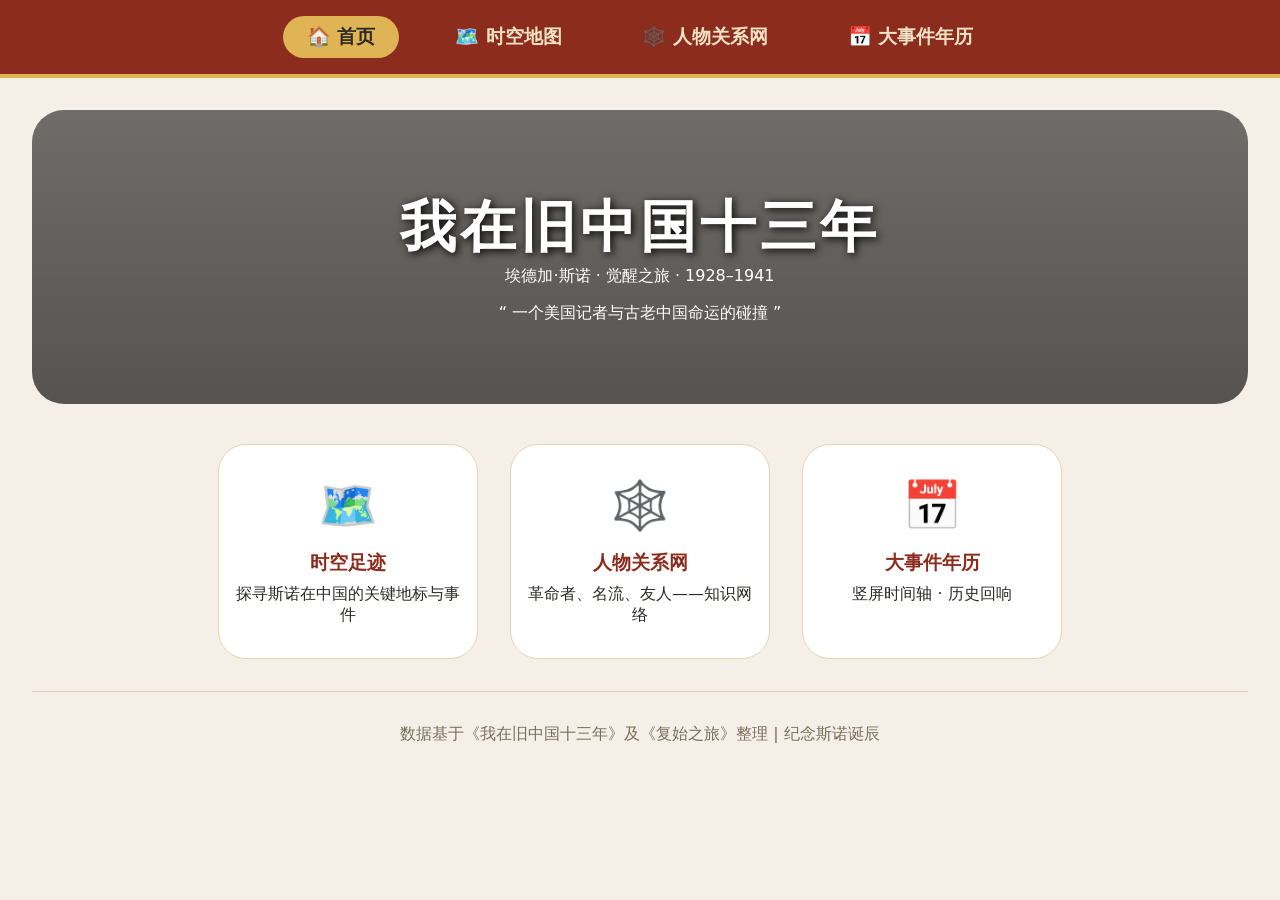
==== index.html @ f63df49c "Add files via upload" ====
<!DOCTYPE html>
<html lang="zh-CN">
<head>
    <meta charset="UTF-8">
    <meta name="viewport" content="width=device-width, initial-scale=1.0">
    <title>斯诺在中国 · 我在旧中国十三年</title>
    <link rel="stylesheet" href="style.css">
</head>
<body>
    <div class="navbar">
        <a href="index.html" class="nav-btn active">🏠 首页</a>
        <a href="map.html" class="nav-btn">🗺️ 时空地图</a>
        <a href="network.html" class="nav-btn">🕸️ 人物关系网</a>
        <a href="timeline.html" class="nav-btn">📅 大事件年历</a>
    </div>
    <div class="page-container">
        <div class="hero">
            <h1>我在旧中国十三年</h1>
            <p>埃德加·斯诺 · 觉醒之旅 · 1928–1941</p>
            <div style="margin-top: 1rem;">“ 一个美国记者与古老中国命运的碰撞 ”</div>
        </div>
        <div class="card-grid">
            <div class="module-card" onclick="location.href='map.html'">
                <div class="module-icon">🗺️</div>
                <h3>时空足迹</h3>
                <p>探寻斯诺在中国的关键地标与事件</p>
            </div>
            <div class="module-card" onclick="location.href='network.html'">
                <div class="module-icon">🕸️</div>
                <h3>人物关系网</h3>
                <p>革命者、名流、友人——知识网络</p>
            </div>
            <div class="module-card" onclick="location.href='timeline.html'">
                <div class="module-icon">📅</div>
                <h3>大事件年历</h3>
                <p>竖屏时间轴 · 历史回响</p>
            </div>
        </div>
        <footer>数据基于《我在旧中国十三年》及《复始之旅》整理 | 纪念斯诺诞辰</footer>
    </div>
</body>
</html>
---- style.css ----
* {
    margin: 0;
    padding: 0;
    box-sizing: border-box;
}
body {
    font-family: 'Segoe UI', 'Roboto', 'Noto Sans', system-ui, sans-serif;
    background: #f5efe7;
    color: #2c2b28;
}
.navbar {
    background: #8b2c1d;
    padding: 1rem 2rem;
    display: flex;
    gap: 2rem;
    flex-wrap: wrap;
    justify-content: center;
    border-bottom: 4px solid #e0b354;
}
.nav-btn {
    background: none;
    border: none;
    color: #f0e2c5;
    font-size: 1.2rem;
    font-weight: 600;
    padding: 0.5rem 1.5rem;
    cursor: pointer;
    text-decoration: none;
    border-radius: 40px;
    transition: 0.2s;
}
.nav-btn.active, .nav-btn:hover {
    background: #e0b354;
    color: #2c2b28;
}
.page-container {
    max-width: 1300px;
    margin: 2rem auto;
    padding: 0 2rem;
}
.hero {
    background: linear-gradient(rgba(0,0,0,0.55), rgba(0,0,0,0.65)), url('https://cdn.pixabay.com/photo/2017/12/29/14/26/china-3047807_1280.jpg');
    background-size: cover;
    background-position: center 35%;
    border-radius: 32px;
    padding: 5rem 2rem;
    text-align: center;
    color: white;
    margin-bottom: 2.5rem;
}
.hero h1 {
    font-size: 3.5rem;
    letter-spacing: 4px;
    text-shadow: 2px 2px 8px black;
}
.card-grid {
    display: flex;
    gap: 2rem;
    justify-content: center;
    flex-wrap: wrap;
    margin-top: 2rem;
}
.module-card {
    background: white;
    border-radius: 28px;
    width: 260px;
    padding: 2rem 1rem;
    text-align: center;
    cursor: pointer;
    transition: transform 0.2s, box-shadow 0.2s;
    border: 1px solid #e5d5b0;
}
.module-card:hover {
    transform: translateY(-8px);
    box-shadow: 0 20px 30px rgba(0,0,0,0.1);
}
.module-icon { font-size: 3rem; margin-bottom: 1rem; }
.module-card h3 { color: #8b2c1d; margin-bottom: 0.5rem; }
footer {
    text-align: center;
    padding: 2rem;
    color: #7b6e5c;
    border-top: 1px solid #e0cfb5;
    margin-top: 2rem;
}
/* 移动端地图高度适配 */
@media (max-width: 780px) {
    #map { height: 50vh !important; }
}
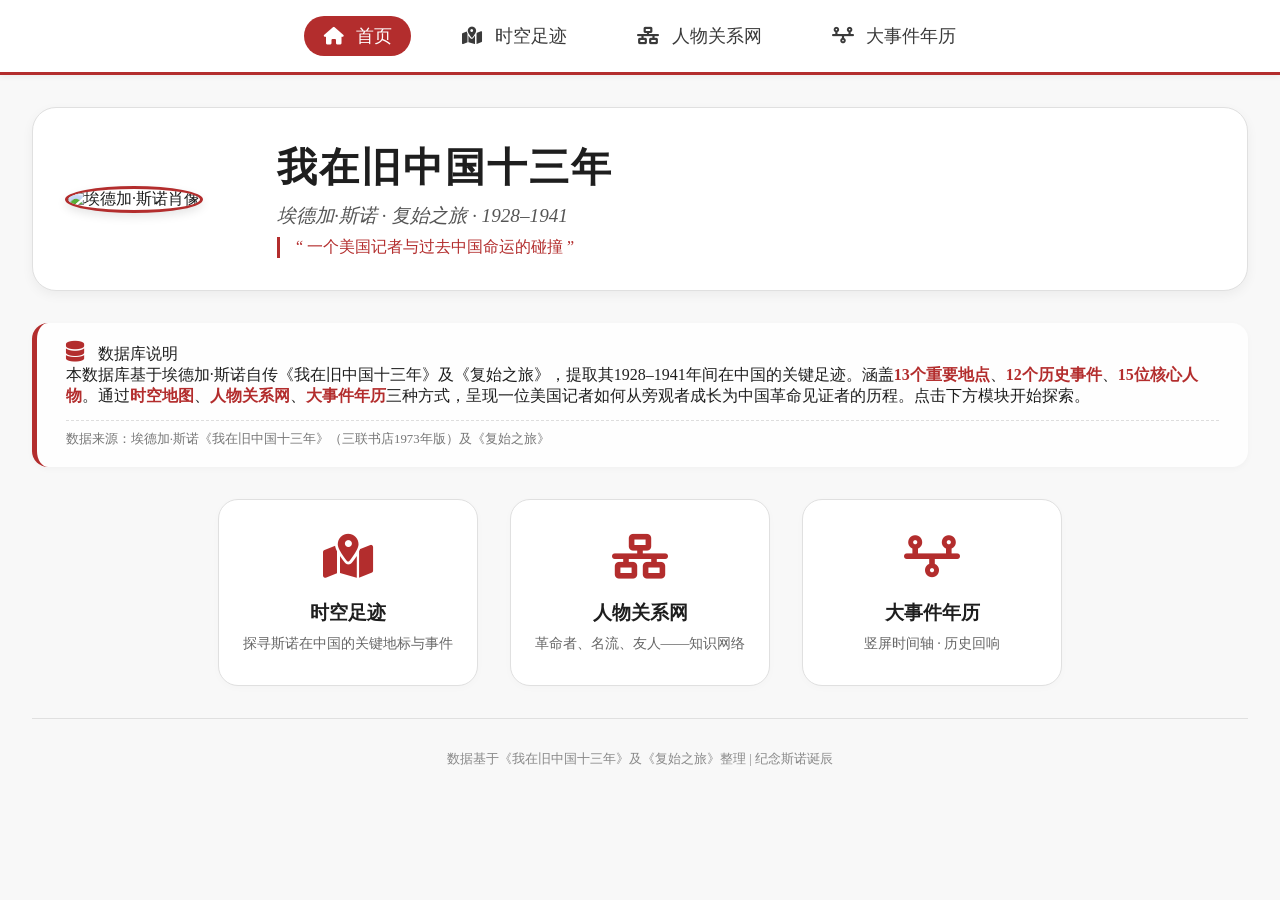
==== commit 4c21a755: "Add files via upload" ====
--- a/index.html
+++ b/index.html
@@ -1,37 +1,51 @@
+
 <!DOCTYPE html>
 <html lang="zh-CN">
 <head>
     <meta charset="UTF-8">
     <meta name="viewport" content="width=device-width, initial-scale=1.0">
-    <title>斯诺在中国 · 我在旧中国十三年</title>
-    <link rel="stylesheet" href="style.css">
+    <title>斯诺在中国 · 名人数据库</title>
+    <link rel="stylesheet" href="https://cdnjs.cloudflare.com/ajax/libs/font-awesome/6.0.0-beta3/css/all.min.css">
+    <link rel="stylesheet" href="css/style.css">
 </head>
 <body>
     <div class="navbar">
-        <a href="index.html" class="nav-btn active">🏠 首页</a>
-        <a href="map.html" class="nav-btn">🗺️ 时空地图</a>
-        <a href="network.html" class="nav-btn">🕸️ 人物关系网</a>
-        <a href="timeline.html" class="nav-btn">📅 大事件年历</a>
+        <a href="index.html" class="nav-btn active"><i class="fas fa-home"></i> 首页</a>
+        <a href="map.html" class="nav-btn"><i class="fas fa-map-marked-alt"></i> 时空足迹</a>
+        <a href="network.html" class="nav-btn"><i class="fas fa-network-wired"></i> 人物关系网</a>
+        <a href="timeline.html" class="nav-btn"><i class="fas fa-timeline"></i> 大事件年历</a>
     </div>
     <div class="page-container">
         <div class="hero">
-            <h1>我在旧中国十三年</h1>
-            <p>埃德加·斯诺 · 觉醒之旅 · 1928–1941</p>
-            <div style="margin-top: 1rem;">“ 一个美国记者与古老中国命运的碰撞 ”</div>
+            <div class="hero-content">
+                <div class="portrait">
+                    <img src="https://upload.wikimedia.org/wikipedia/commons/5/5c/Edgar_Snow_1936.jpg" alt="埃德加·斯诺肖像">
+                </div>
+                <div class="hero-text">
+                    <h1>我在旧中国十三年</h1>
+                    <p>埃德加·斯诺 · 复始之旅 · 1928–1941</p>
+                    <div class="quote">“ 一个美国记者与过去中国命运的碰撞 ”</div>
+                </div>
+            </div>
+        </div>
+        <div class="db-info">
+            <i class="fas fa-database"></i> 数据库说明
+            <p>本数据库基于埃德加·斯诺自传《我在旧中国十三年》及《复始之旅》，提取其1928–1941年间在中国的关键足迹。涵盖<strong>13个重要地点</strong>、<strong>12个历史事件</strong>、<strong>15位核心人物</strong>。通过<strong>时空地图</strong>、<strong>人物关系网</strong>、<strong>大事件年历</strong>三种方式，呈现一位美国记者如何从旁观者成长为中国革命见证者的历程。点击下方模块开始探索。</p>
+            <div class="data-source">数据来源：埃德加·斯诺《我在旧中国十三年》（三联书店1973年版）及《复始之旅》</div>
         </div>
         <div class="card-grid">
             <div class="module-card" onclick="location.href='map.html'">
-                <div class="module-icon">🗺️</div>
+                <div class="module-icon"><i class="fas fa-map-marked-alt"></i></div>
                 <h3>时空足迹</h3>
                 <p>探寻斯诺在中国的关键地标与事件</p>
             </div>
             <div class="module-card" onclick="location.href='network.html'">
-                <div class="module-icon">🕸️</div>
+                <div class="module-icon"><i class="fas fa-network-wired"></i></div>
                 <h3>人物关系网</h3>
                 <p>革命者、名流、友人——知识网络</p>
             </div>
             <div class="module-card" onclick="location.href='timeline.html'">
-                <div class="module-icon">📅</div>
+                <div class="module-icon"><i class="fas fa-timeline"></i></div>
                 <h3>大事件年历</h3>
                 <p>竖屏时间轴 · 历史回响</p>
             </div>
--- a/css/style.css
+++ b/css/style.css
@@ -0,0 +1,364 @@
+
+* {
+    margin: 0;
+    padding: 0;
+    box-sizing: border-box;
+}
+body {
+    font-family: 'Georgia', 'Times New Roman', 'Segoe UI', serif;
+    background: #f8f8f8;   /* 浅灰基底，白色新闻风格 */
+    color: #1e1e1e;
+}
+.navbar {
+    background: #ffffff;
+    padding: 1rem 2rem;
+    display: flex;
+    gap: 2rem;
+    flex-wrap: wrap;
+    justify-content: center;
+    border-bottom: 3px solid #b32d2d;
+    box-shadow: 0 2px 6px rgba(0,0,0,0.05);
+}
+.nav-btn {
+    background: none;
+    border: none;
+    color: #3a3a3a;
+    font-size: 1.1rem;
+    font-weight: 500;
+    padding: 0.5rem 1.2rem;
+    cursor: pointer;
+    text-decoration: none;
+    border-radius: 40px;
+    transition: 0.2s;
+    font-family: inherit;
+}
+.nav-btn i {
+    margin-right: 8px;
+}
+.nav-btn.active, .nav-btn:hover {
+    background: #b32d2d;
+    color: #ffffff;
+}
+.page-container {
+    max-width: 1400px;
+    margin: 2rem auto;
+    padding: 0 2rem;
+}
+/* 首页英雄区 */
+.hero {
+    background: #ffffff;
+    border: 1px solid #e0e0e0;
+    border-radius: 24px;
+    margin-bottom: 2rem;
+    box-shadow: 0 4px 12px rgba(0,0,0,0.05);
+}
+.hero-content {
+    display: flex;
+    align-items: center;
+    gap: 2rem;
+    padding: 2rem;
+    flex-wrap: wrap;
+}
+.portrait {
+    flex: 0 0 180px;
+}
+.portrait img {
+    width: 100%;
+    border-radius: 50%;
+    border: 3px solid #b32d2d;
+    box-shadow: 0 4px 10px rgba(0,0,0,0.1);
+    background: #fff;
+}
+.hero-text {
+    flex: 1;
+}
+.hero-text h1 {
+    font-size: 2.5rem;
+    letter-spacing: 2px;
+    color: #1e1e1e;
+    margin-bottom: 0.5rem;
+}
+.hero-text p {
+    font-size: 1.2rem;
+    color: #555;
+    font-style: italic;
+    margin-bottom: 0.5rem;
+}
+.quote {
+    font-size: 1rem;
+    color: #b32d2d;
+    border-left: 3px solid #b32d2d;
+    padding-left: 1rem;
+    margin-top: 0.5rem;
+}
+/* 数据库说明卡片 */
+.db-info {
+    background: #fefefe;
+    border-left: 5px solid #b32d2d;
+    padding: 1.2rem 1.8rem;
+    margin-bottom: 2rem;
+    border-radius: 16px;
+    box-shadow: 0 2px 6px rgba(0,0,0,0.03);
+}
+.db-info i {
+    color: #b32d2d;
+    font-size: 1.3rem;
+    margin-right: 10px;
+}
+.db-info strong {
+    color: #b32d2d;
+}
+.data-source {
+    margin-top: 0.8rem;
+    font-size: 0.8rem;
+    color: #777;
+    border-top: 1px dashed #ddd;
+    padding-top: 0.6rem;
+}
+.card-grid {
+    display: flex;
+    gap: 2rem;
+    justify-content: center;
+    flex-wrap: wrap;
+    margin: 2rem 0;
+}
+.module-card {
+    background: #ffffff;
+    border-radius: 20px;
+    width: 260px;
+    padding: 2rem 1rem;
+    text-align: center;
+    cursor: pointer;
+    transition: all 0.25s ease;
+    border: 1px solid #e0e0e0;
+    box-shadow: 0 2px 8px rgba(0,0,0,0.02);
+}
+.module-card:hover {
+    transform: translateY(-6px);
+    box-shadow: 0 12px 24px rgba(0,0,0,0.08);
+    border-color: #b32d2d;
+}
+.module-icon {
+    font-size: 2.8rem;
+    color: #b32d2d;
+    margin-bottom: 1rem;
+}
+.module-card h3 {
+    color: #1e1e1e;
+    margin-bottom: 0.5rem;
+    font-weight: 600;
+}
+.module-card p {
+    color: #666;
+    font-size: 0.9rem;
+}
+footer {
+    text-align: center;
+    padding: 2rem;
+    color: #888;
+    border-top: 1px solid #e0e0e0;
+    margin-top: 2rem;
+    font-size: 0.8rem;
+}
+/* 地图页专属 */
+.map-container {
+    display: flex;
+    flex-direction: row;
+    flex-wrap: nowrap;
+    gap: 1.5rem;
+    align-items: stretch;
+}
+#map {
+    flex: 3;
+    height: 65vh;
+    min-height: 500px;
+    border-radius: 16px;
+    border: 1px solid #ddd;
+    background: #f0f0f0;
+    z-index: 1;
+    box-shadow: 0 2px 8px rgba(0,0,0,0.05);
+}
+.event-sidebar {
+    flex: 1;
+    width: 280px;
+    background: #ffffff;
+    border-radius: 16px;
+    padding: 1rem;
+    overflow-y: auto;
+    max-height: 65vh;
+    border: 1px solid #e0e0e0;
+}
+.event-sidebar h3 {
+    border-left: 5px solid #b32d2d;
+    padding-left: 12px;
+    margin-bottom: 1rem;
+    font-weight: 500;
+    color: #1e1e1e;
+}
+.loc-event-item {
+    border-bottom: 1px solid #eee;
+    padding: 12px 0;
+    cursor: pointer;
+    transition: background 0.1s;
+}
+.loc-event-item:hover {
+    background: #f5f5f5;
+}
+.loc-event-name {
+    font-weight: bold;
+    color: #b32d2d;
+}
+.loc-event-desc {
+    font-size: 0.85rem;
+    color: #555;
+}
+.map-legend {
+    margin-top: 1rem;
+    display: flex;
+    gap: 1.5rem;
+    justify-content: center;
+    background: #ffffff;
+    padding: 0.5rem 1rem;
+    border-radius: 40px;
+    width: fit-content;
+    font-size: 0.8rem;
+    border: 1px solid #e0e0e0;
+}
+.legend-dot {
+    display: inline-block;
+    width: 12px;
+    height: 12px;
+    border-radius: 50%;
+    margin-right: 6px;
+}
+.legend-dot.red { background-color: #b32d2d; }
+.legend-dot.blue { background-color: #5a7d9a; }
+.legend-dot.green { background-color: #6b8c6b; }
+/* 时间轴样式 */
+.timeline-controls {
+    margin-bottom: 2rem;
+    display: flex;
+    gap: 1rem;
+    flex-wrap: wrap;
+    align-items: center;
+}
+.filter-btn {
+    background: #f0f0f0;
+    border: 1px solid #ddd;
+    padding: 6px 16px;
+    border-radius: 40px;
+    cursor: pointer;
+    font-family: inherit;
+    transition: 0.2s;
+}
+.filter-btn.active-filter {
+    background: #b32d2d;
+    color: white;
+    border-color: #b32d2d;
+}
+.timeline {
+    position: relative;
+    max-width: 1000px;
+    margin: 0 auto;
+    padding-left: 2rem;
+}
+.timeline::before {
+    content: '';
+    position: absolute;
+    left: 20px;
+    top: 0;
+    bottom: 0;
+    width: 2px;
+    background: #ccc;
+}
+.timeline-item {
+    position: relative;
+    margin-bottom: 2rem;
+    background: #ffffff;
+    border-radius: 20px;
+    padding: 1rem 1.5rem;
+    border-left: 6px solid #b32d2d;
+    transition: 0.2s;
+    box-shadow: 0 2px 8px rgba(0,0,0,0.03);
+}
+.timeline-item:hover {
+    transform: translateX(6px);
+    background: #fefefe;
+    box-shadow: 0 4px 12px rgba(0,0,0,0.05);
+}
+.timeline-date {
+    font-weight: bold;
+    color: #b32d2d;
+    font-size: 1rem;
+}
+.importance {
+    display: inline-block;
+    background: #b32d2d;
+    padding: 2px 10px;
+    border-radius: 30px;
+    font-size: 0.7rem;
+    margin-left: 12px;
+    color: white;
+}
+.timeline-btn {
+    margin-top: 8px;
+    background: #b32d2d;
+    border: none;
+    padding: 4px 12px;
+    border-radius: 30px;
+    cursor: pointer;
+    font-weight: bold;
+    color: white;
+    font-family: inherit;
+}
+/* 关系网容器 */
+.network-box {
+    background: #ffffff;
+    border-radius: 20px;
+    padding: 1rem;
+    border: 1px solid #e0e0e0;
+}
+#relationChart {
+    width: 100%;
+    height: 70vh;
+}
+.legend {
+    display: flex;
+    gap: 1.5rem;
+    justify-content: center;
+    margin-top: 1rem;
+    flex-wrap: wrap;
+}
+.legend span {
+    display: inline-block;
+    width: 14px;
+    height: 14px;
+    border-radius: 50%;
+    margin-right: 6px;
+}
+h2 {
+    border-left: 5px solid #b32d2d;
+    padding-left: 1rem;
+    margin: 1rem 0;
+    font-weight: 500;
+}
+@media (max-width: 900px) {
+    .map-container {
+        flex-wrap: wrap;
+    }
+    #map {
+        height: 50vh;
+        min-height: 300px;
+    }
+    .event-sidebar {
+        width: 100%;
+        max-height: 40vh;
+    }
+    .hero-content {
+        flex-direction: column;
+        text-align: center;
+    }
+    .portrait {
+        flex: 0 0 140px;
+    }
+}
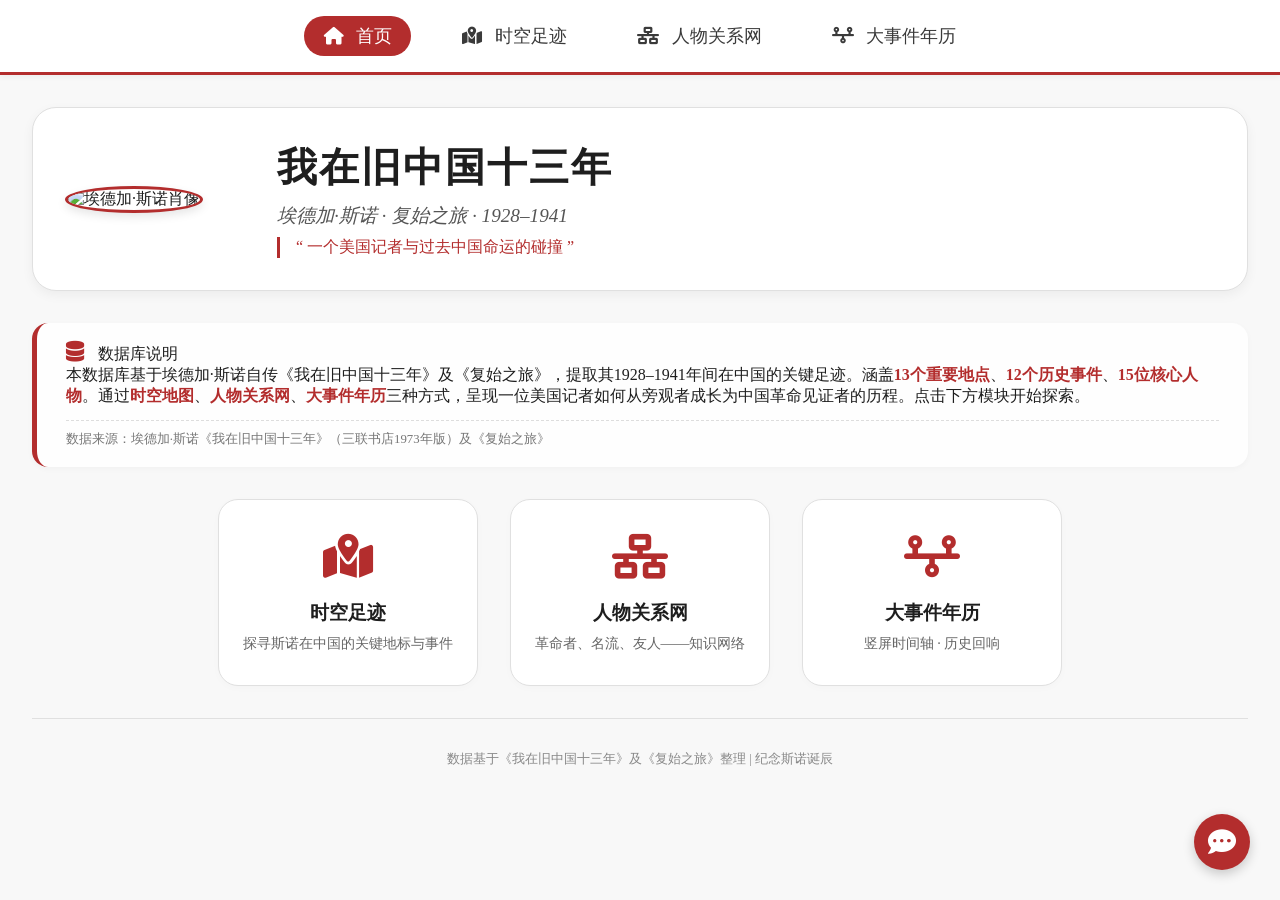
==== commit ebdf88b0: "Add files via upload" ====
--- a/index.html
+++ b/index.html
@@ -52,5 +52,11 @@
         </div>
         <footer>数据基于《我在旧中国十三年》及《复始之旅》整理 | 纪念斯诺诞辰</footer>
     </div>
+    <script src="js/data.js"></script>
+    <script src="js/config.js"></script>
+    <script src="https://cdnjs.cloudflare.com/ajax/libs/font-awesome/6.0.0-beta3/js/all.min.js"></script>
+    <!-- <script src="js/book-data.js"></script>   书籍全文数据 -->
+    <script src="js/knowledge-base.js"></script>
+    <script src="js/ai-chat.js"></script>
 </body>
 </html>
--- a/css/style.css
+++ b/css/style.css
@@ -361,4 +361,132 @@
     .portrait {
         flex: 0 0 140px;
     }
+}
+
+/* ========== AI 悬浮球与对话框 ========== */
+#ai-chat-container {
+    position: fixed;
+    bottom: 30px;
+    right: 30px;
+    z-index: 9999;
+    font-family: 'Segoe UI', 'Georgia', sans-serif;
+}
+.ai-chat-ball {
+    width: 56px;
+    height: 56px;
+    background-color: #b32d2d;
+    border-radius: 50%;
+    display: flex;
+    align-items: center;
+    justify-content: center;
+    cursor: pointer;
+    box-shadow: 0 4px 12px rgba(0,0,0,0.2);
+    transition: transform 0.2s, opacity 0.2s;
+}
+.ai-chat-ball i {
+    font-size: 28px;
+    color: white;
+}
+.ai-chat-ball:hover {
+    transform: scale(1.05);
+}
+.ai-chat-window {
+    position: absolute;
+    bottom: 70px;
+    right: 0;
+    width: 320px;
+    height: 450px;
+    background: #ffffff;
+    border-radius: 16px;
+    box-shadow: 0 8px 24px rgba(0,0,0,0.15);
+    display: flex;
+    flex-direction: column;
+    overflow: hidden;
+    border: 1px solid #e0e0e0;
+}
+.ai-chat-header {
+    background: #1e1e1e;
+    color: #f0f0f0;
+    padding: 12px 16px;
+    display: flex;
+    justify-content: space-between;
+    align-items: center;
+    font-weight: 500;
+}
+.ai-chat-header span {
+    font-size: 0.95rem;
+}
+.ai-chat-close {
+    background: none;
+    border: none;
+    color: #ddd;
+    font-size: 24px;
+    cursor: pointer;
+    line-height: 1;
+}
+.ai-chat-close:hover {
+    color: #b32d2d;
+}
+.ai-chat-messages {
+    flex: 1;
+    padding: 12px;
+    overflow-y: auto;
+    background: #f9f9f9;
+    display: flex;
+    flex-direction: column;
+    gap: 8px;
+}
+.ai-message, .user-message {
+    max-width: 85%;
+    padding: 8px 12px;
+    border-radius: 18px;
+    font-size: 0.85rem;
+    line-height: 1.4;
+}
+.ai-message {
+    background: #e9e9e9;
+    color: #1e1e1e;
+    align-self: flex-start;
+    border-bottom-left-radius: 4px;
+}
+.user-message {
+    background: #b32d2d;
+    color: white;
+    align-self: flex-end;
+    border-bottom-right-radius: 4px;
+}
+.ai-message.thinking {
+    background: #ddd;
+    font-style: italic;
+    color: #555;
+}
+.ai-chat-input-area {
+    display: flex;
+    padding: 12px;
+    border-top: 1px solid #eee;
+    background: white;
+}
+.ai-chat-input-area input {
+    flex: 1;
+    padding: 8px 12px;
+    border: 1px solid #ccc;
+    border-radius: 24px;
+    outline: none;
+    font-size: 0.85rem;
+}
+.ai-chat-input-area input:focus {
+    border-color: #b32d2d;
+}
+.ai-chat-input-area button {
+    background: #b32d2d;
+    border: none;
+    color: white;
+    margin-left: 8px;
+    padding: 0 16px;
+    border-radius: 24px;
+    cursor: pointer;
+    font-weight: 500;
+}
+.ai-chat-input-area button:hover {
+    background: #9e2626;
 }
